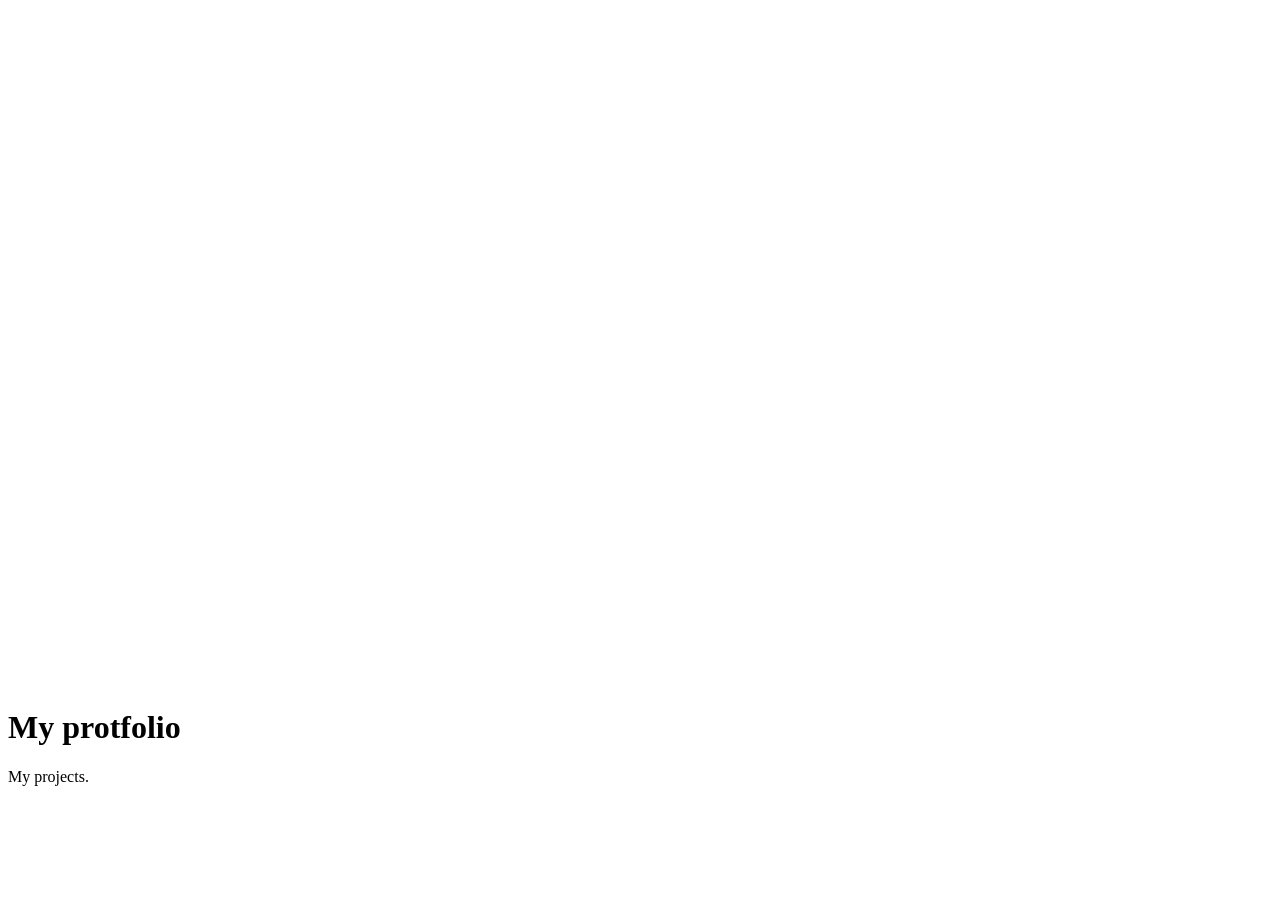
==== index.html @ 1d5cf28f "Add files via upload" ====
<!DOCTYPE html>
<html>
<head>
<title>Welcome to my Portfolio Website</title>
</head>
<body>
    <!-- wp:group {"align":"full","layout":{"type":"default"}} -->
<div class="wp-block-group alignfull"><!-- wp:cover {"url":"https://dotcompatterns.files.wordpress.com/2022/12/pexels-videos-2334654.mp4","id":9123,"dimRatio":10,"backgroundType":"video","minHeight":680,"contentPosition":"center center","isDark":false,"align":"full","style":{"spacing":{"padding":{"right":"var:preset|spacing|60","left":"var:preset|spacing|60"}}}} -->
    <div class="wp-block-cover alignfull is-light" style="padding-right:var(--wp--preset--spacing--60);padding-left:var(--wp--preset--spacing--60);min-height:680px"><span aria-hidden="true" class="wp-block-cover__background has-background-dim-10 has-background-dim"></span><video class="wp-block-cover__video-background intrinsic-ignore" autoplay muted loop playsinline src="https://dotcompatterns.files.wordpress.com/2022/12/pexels-videos-2334654.mp4" data-object-fit="cover"></video><div class="wp-block-cover__inner-container"><!-- wp:columns {"isStackedOnMobile":false} -->
    <div class="wp-block-columns is-not-stacked-on-mobile"><!-- wp:column {"verticalAlignment":"center"} -->
    <div class="wp-block-column is-vertically-aligned-center"><!-- wp:group {"layout":{"type":"flex"}} -->
    <div class="wp-block-group"><!-- wp:site-logo {"width":60} /-->
    
    <!-- wp:site-title /--></div>
    <!-- /wp:group --></div>
    <!-- /wp:column -->
    
    <!-- wp:column {"verticalAlignment":"center"} -->
    <div class="wp-block-column is-vertically-aligned-center"><!-- wp:navigation {"layout":{"type":"flex","setCascadingProperties":true,"justifyContent":"right"}} -->
    <!-- wp:navigation-link {"label":"About","url":"#","isTopLevelLink":true} /-->
    
    <!-- wp:navigation-link {"label":"Home","url":"#","isTopLevelLink":true} /-->
    
    <!-- wp:navigation-link {"label":"Contact","url":"#","isTopLevelLink":true} /-->
    <!-- /wp:navigation --></div>
    <!-- /wp:column --></div>
    <!-- /wp:columns -->
    
    <!-- wp:spacer {"height":"480px"} -->
    <div style="height:480px" aria-hidden="true" class="wp-block-spacer"></div>
    <!-- /wp:spacer --></div></div>
    <!-- /wp:cover --></div>
    <!-- /wp:group -->
<h1>My protfolio</h1>
<p>My projects.</p>
</body>
</html>
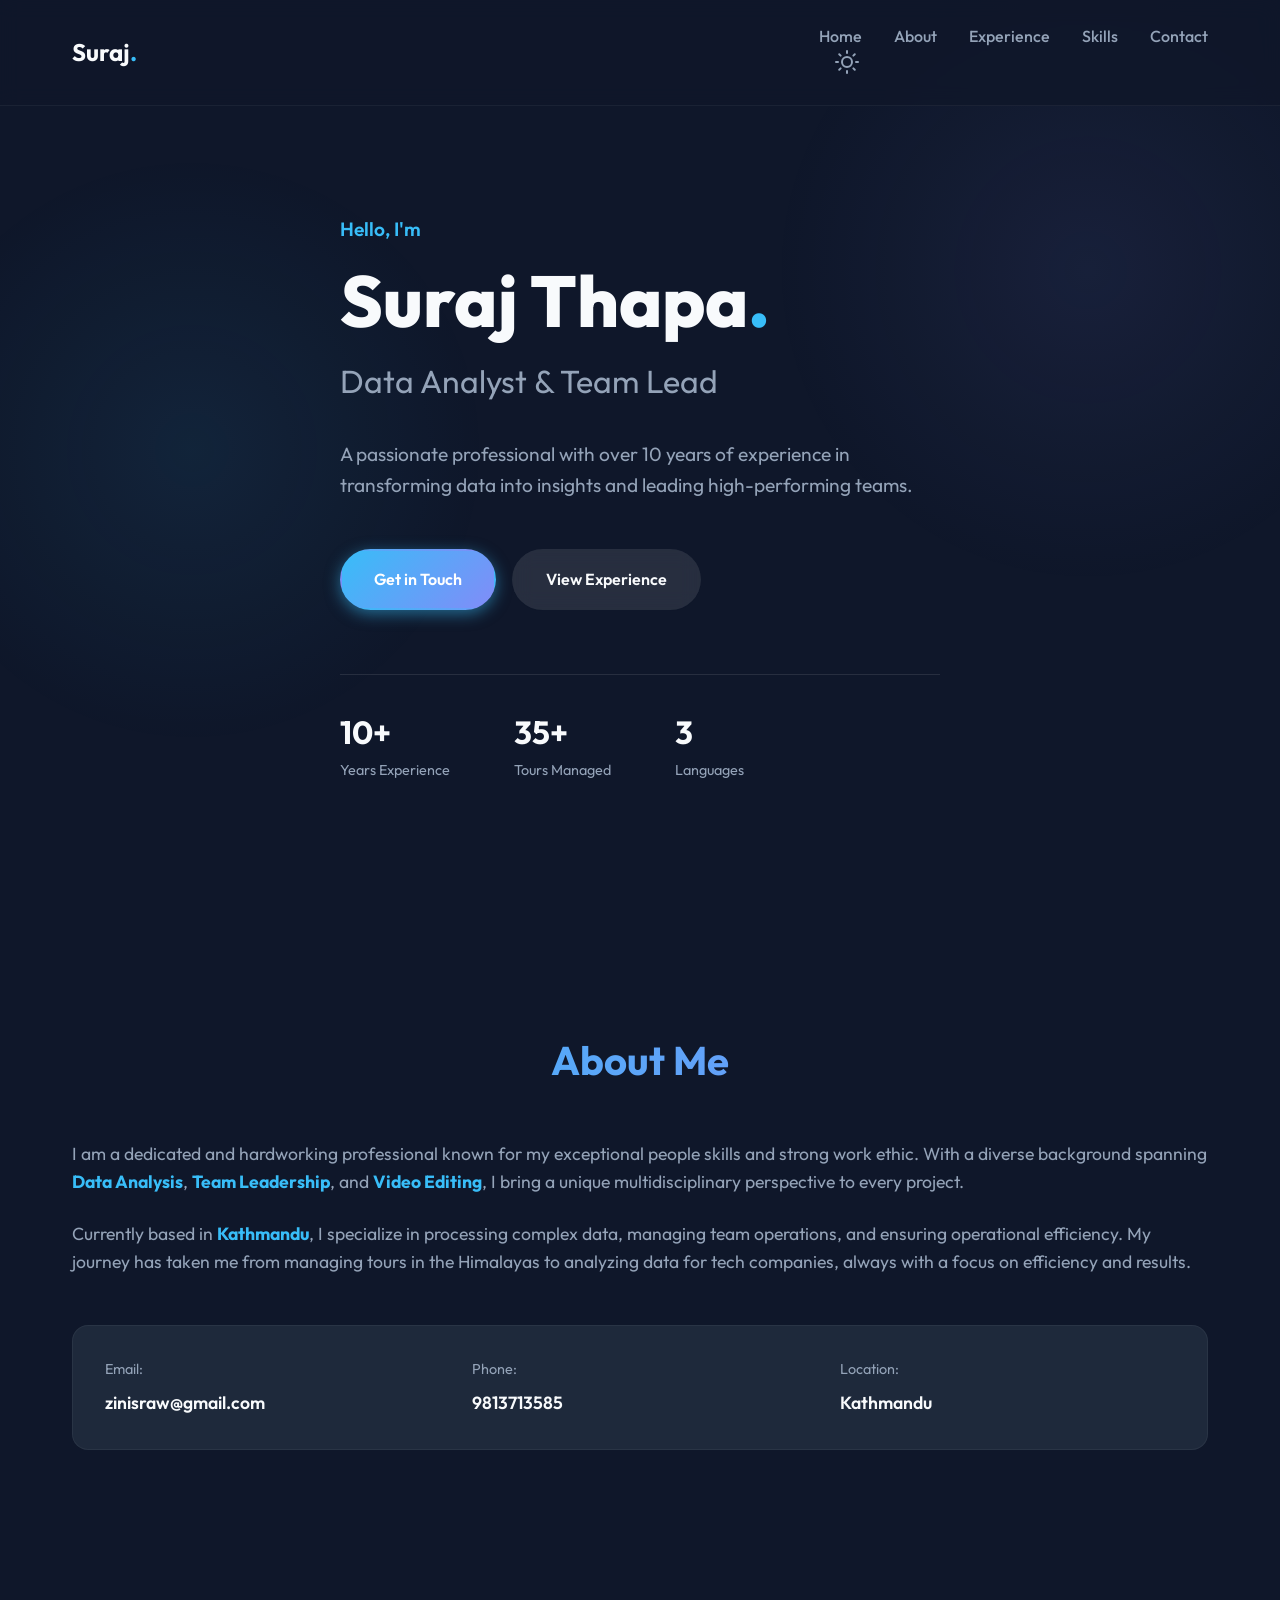
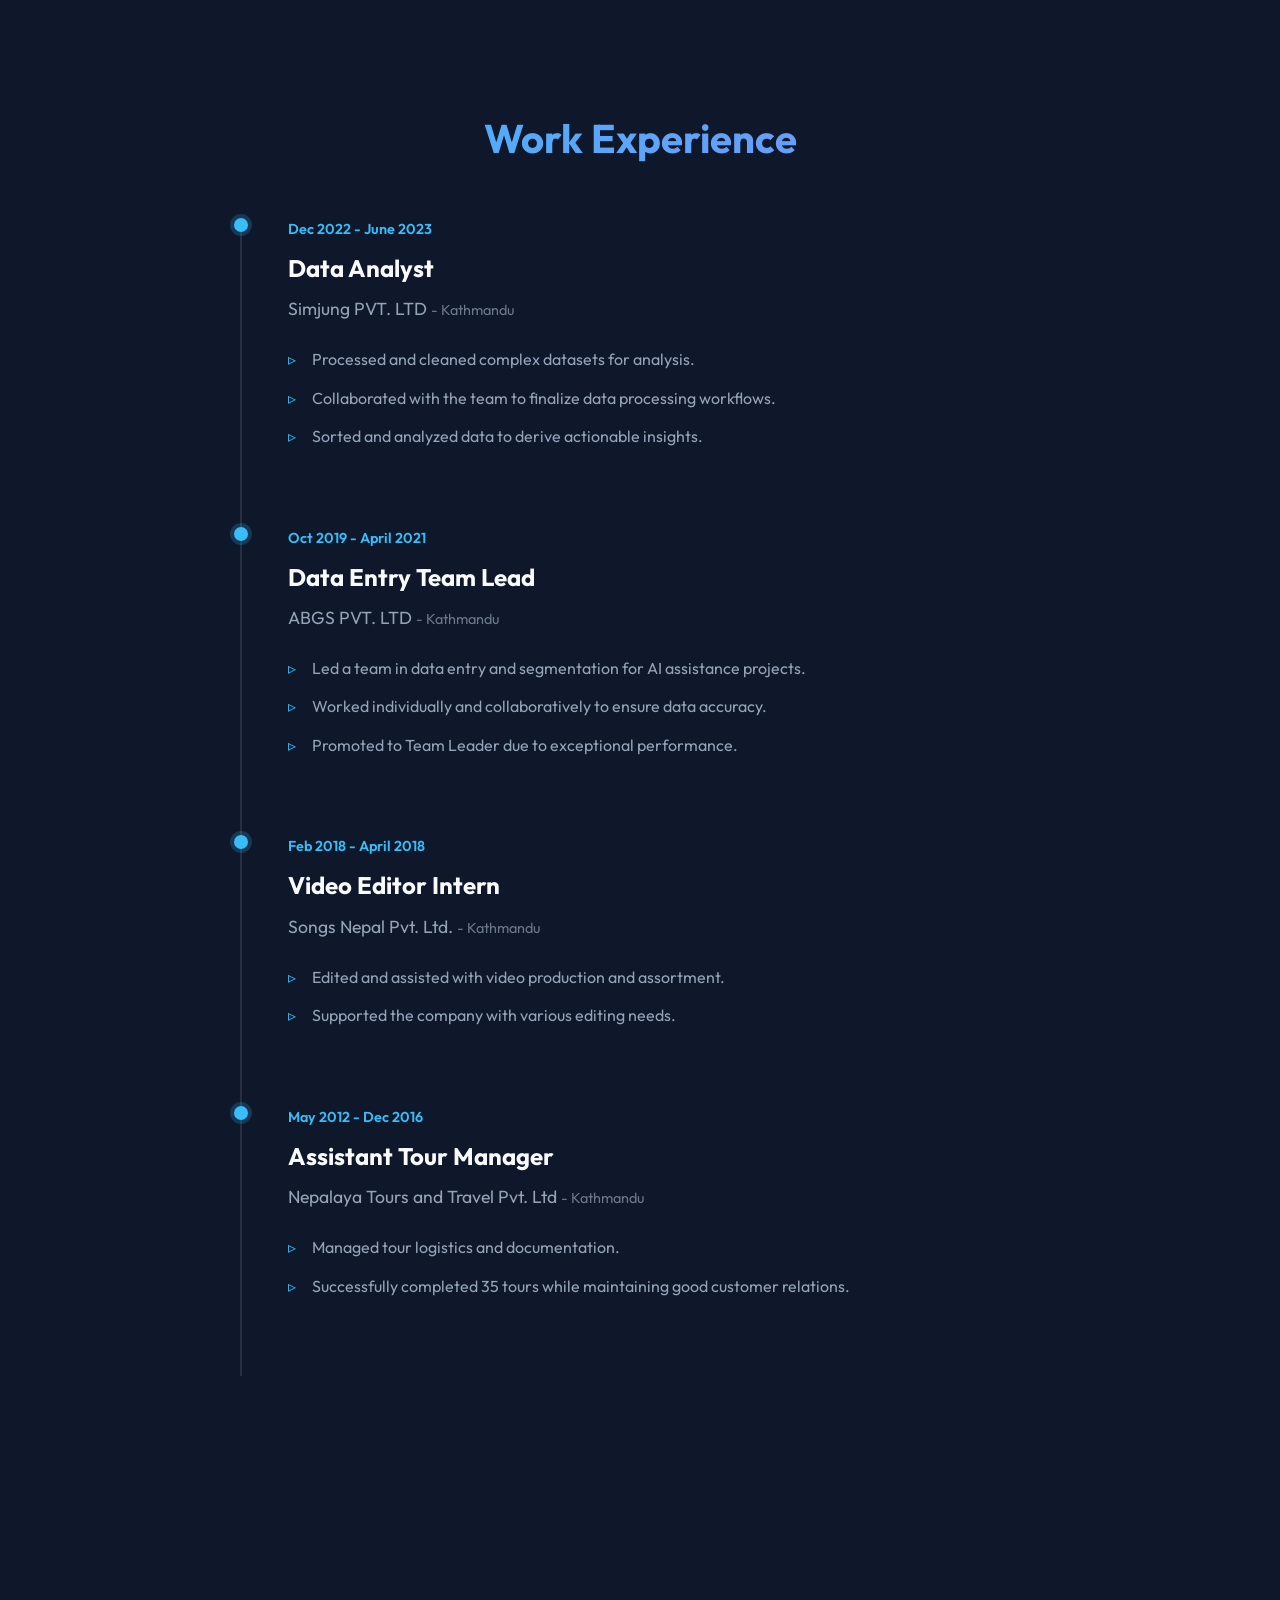
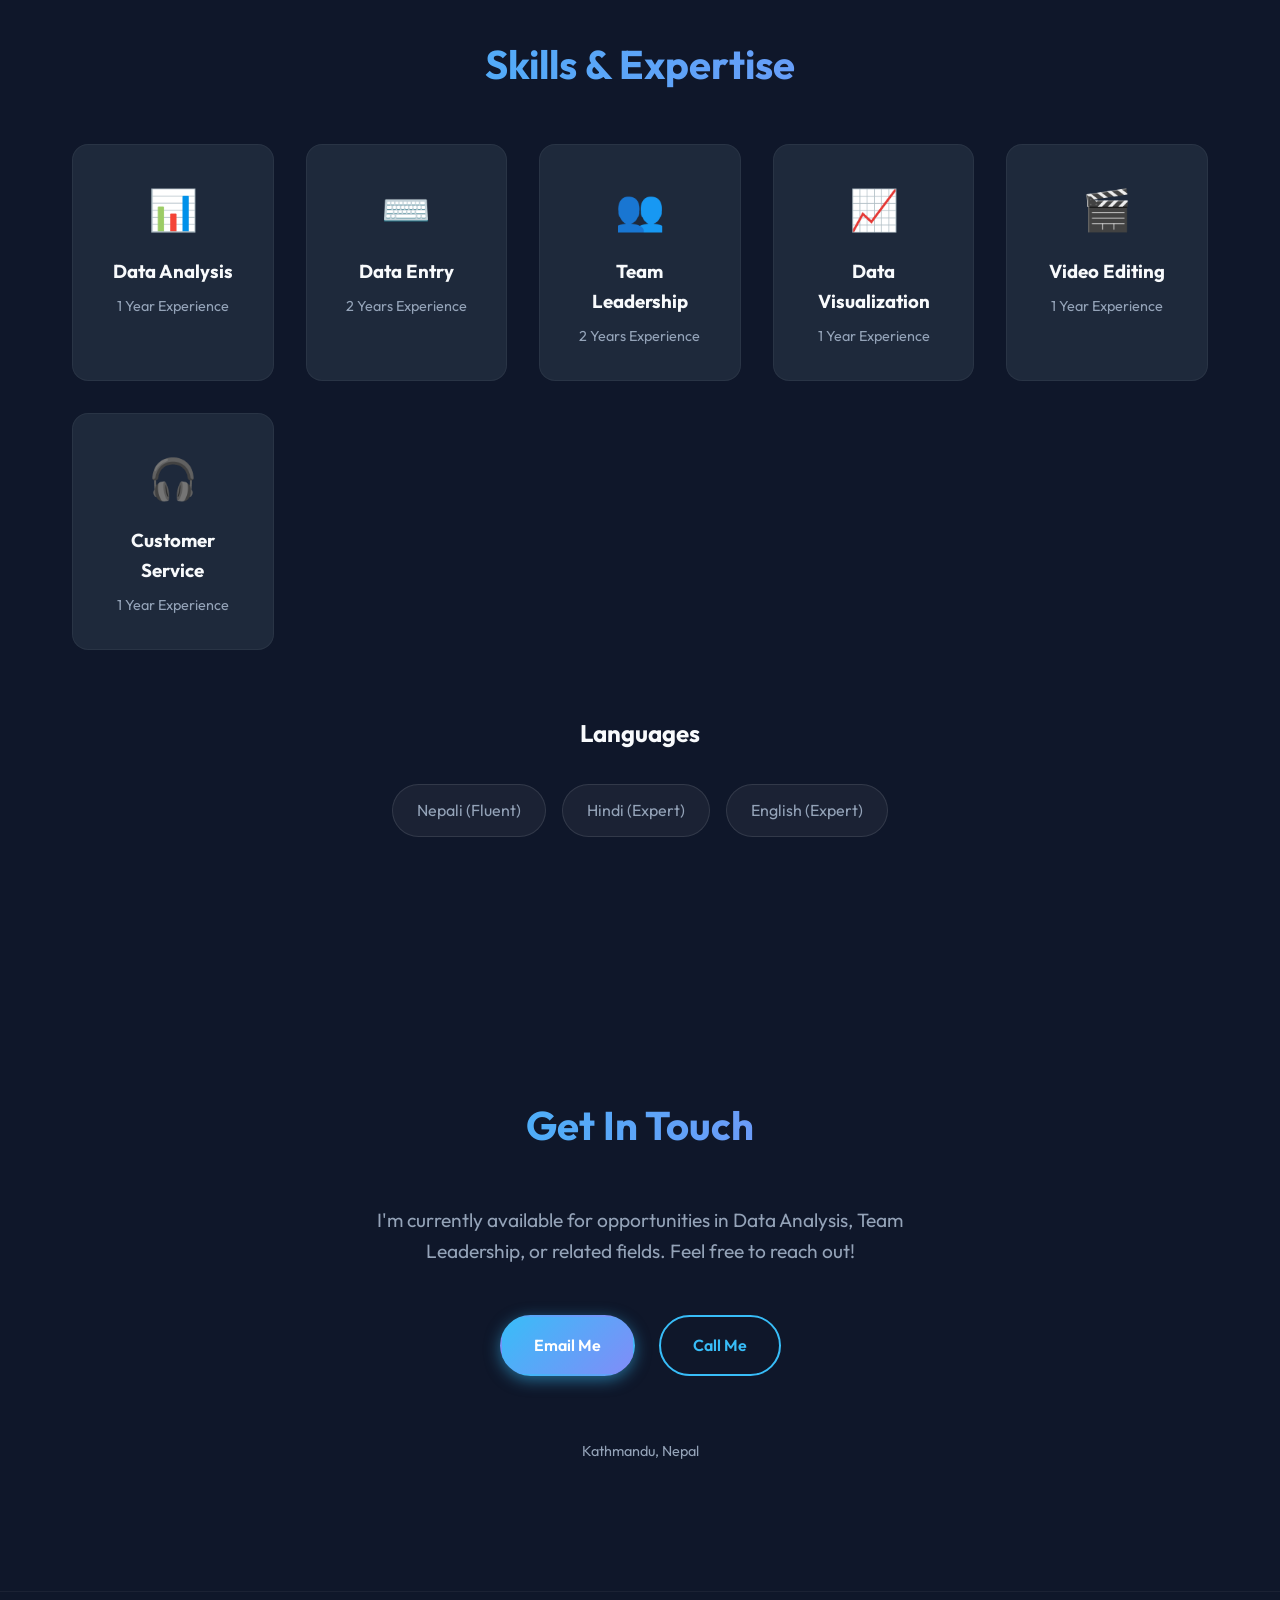
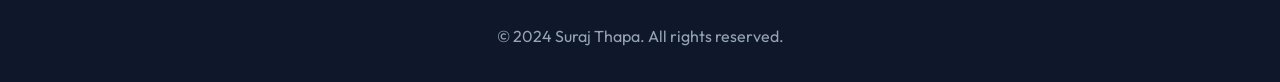
==== commit 40e94271: "Add files via upload" ====
--- a/index.html
+++ b/index.html
@@ -1,37 +1,255 @@
 <!DOCTYPE html>
-<html>
+<html lang="en">
+
 <head>
-<title>Welcome to my Portfolio Website</title>
+    <meta charset="UTF-8">
+    <meta name="viewport" content="width=device-width, initial-scale=1.0">
+    <title>Suraj Thapa | Data Analyst & Team Lead</title>
+    <meta name="description"
+        content="Portfolio of Suraj Thapa, a Data Analyst and Team Lead with over 10 years of experience.">
+    <link rel="preconnect" href="https://fonts.googleapis.com">
+    <link rel="preconnect" href="https://fonts.gstatic.com" crossorigin>
+    <link href="https://fonts.googleapis.com/css2?family=Outfit:wght@300;400;500;600;700;800&display=swap"
+        rel="stylesheet">
+    <link rel="stylesheet" href="style.css">
 </head>
+
 <body>
-    <!-- wp:group {"align":"full","layout":{"type":"default"}} -->
-<div class="wp-block-group alignfull"><!-- wp:cover {"url":"https://dotcompatterns.files.wordpress.com/2022/12/pexels-videos-2334654.mp4","id":9123,"dimRatio":10,"backgroundType":"video","minHeight":680,"contentPosition":"center center","isDark":false,"align":"full","style":{"spacing":{"padding":{"right":"var:preset|spacing|60","left":"var:preset|spacing|60"}}}} -->
-    <div class="wp-block-cover alignfull is-light" style="padding-right:var(--wp--preset--spacing--60);padding-left:var(--wp--preset--spacing--60);min-height:680px"><span aria-hidden="true" class="wp-block-cover__background has-background-dim-10 has-background-dim"></span><video class="wp-block-cover__video-background intrinsic-ignore" autoplay muted loop playsinline src="https://dotcompatterns.files.wordpress.com/2022/12/pexels-videos-2334654.mp4" data-object-fit="cover"></video><div class="wp-block-cover__inner-container"><!-- wp:columns {"isStackedOnMobile":false} -->
-    <div class="wp-block-columns is-not-stacked-on-mobile"><!-- wp:column {"verticalAlignment":"center"} -->
-    <div class="wp-block-column is-vertically-aligned-center"><!-- wp:group {"layout":{"type":"flex"}} -->
-    <div class="wp-block-group"><!-- wp:site-logo {"width":60} /-->
-    
-    <!-- wp:site-title /--></div>
-    <!-- /wp:group --></div>
-    <!-- /wp:column -->
-    
-    <!-- wp:column {"verticalAlignment":"center"} -->
-    <div class="wp-block-column is-vertically-aligned-center"><!-- wp:navigation {"layout":{"type":"flex","setCascadingProperties":true,"justifyContent":"right"}} -->
-    <!-- wp:navigation-link {"label":"About","url":"#","isTopLevelLink":true} /-->
-    
-    <!-- wp:navigation-link {"label":"Home","url":"#","isTopLevelLink":true} /-->
-    
-    <!-- wp:navigation-link {"label":"Contact","url":"#","isTopLevelLink":true} /-->
-    <!-- /wp:navigation --></div>
-    <!-- /wp:column --></div>
-    <!-- /wp:columns -->
-    
-    <!-- wp:spacer {"height":"480px"} -->
-    <div style="height:480px" aria-hidden="true" class="wp-block-spacer"></div>
-    <!-- /wp:spacer --></div></div>
-    <!-- /wp:cover --></div>
-    <!-- /wp:group -->
-<h1>My protfolio</h1>
-<p>My projects.</p>
+    <div class="background-gradient"></div>
+
+    <header class="header">
+        <div class="container header-container">
+            <a href="#" class="logo">Suraj<span class="accent">.</span></a>
+            <nav class="nav">
+                <ul class="nav-list">
+                    <li><a href="#home" class="nav-link">Home</a></li>
+                    <li><a href="#about" class="nav-link">About</a></li>
+                    <li><a href="#experience" class="nav-link">Experience</a></li>
+                    <li><a href="#skills" class="nav-link">Skills</a></li>
+                    <li><a href="#contact" class="nav-link">Contact</a></li>
+                </ul>
+                <button class="theme-toggle" aria-label="Toggle theme">
+                    <svg class="icon-sun" xmlns="http://www.w3.org/2000/svg" width="24" height="24" viewBox="0 0 24 24"
+                        fill="none" stroke="currentColor" stroke-width="2" stroke-linecap="round"
+                        stroke-linejoin="round">
+                        <circle cx="12" cy="12" r="5"></circle>
+                        <line x1="12" y1="1" x2="12" y2="3"></line>
+                        <line x1="12" y1="21" x2="12" y2="23"></line>
+                        <line x1="4.22" y1="4.22" x2="5.64" y2="5.64"></line>
+                        <line x1="18.36" y1="18.36" x2="19.78" y2="19.78"></line>
+                        <line x1="1" y1="12" x2="3" y2="12"></line>
+                        <line x1="21" y1="12" x2="23" y2="12"></line>
+                        <line x1="4.22" y1="19.78" x2="5.64" y2="18.36"></line>
+                        <line x1="18.36" y1="5.64" x2="19.78" y2="4.22"></line>
+                    </svg>
+                </button>
+                <button class="mobile-menu-btn" aria-label="Menu">
+                    <span class="bar"></span>
+                    <span class="bar"></span>
+                </button>
+            </nav>
+        </div>
+    </header>
+
+    <main>
+        <section id="home" class="hero">
+            <div class="container hero-content">
+                <p class="hero-greeting">Hello, I'm</p>
+                <h1 class="hero-title">Suraj Thapa<span class="accent">.</span></h1>
+                <h2 class="hero-subtitle">Data Analyst & Team Lead</h2>
+                <p class="hero-desc">A passionate professional with over 10 years of experience in transforming data
+                    into insights and leading high-performing teams.</p>
+                <div class="hero-cta">
+                    <a href="#contact" class="btn btn-primary">Get in Touch</a>
+                    <a href="#experience" class="btn btn-secondary">View Experience</a>
+                </div>
+                <div class="hero-stats">
+                    <div class="stat-item">
+                        <span class="stat-number">10+</span>
+                        <span class="stat-label">Years Experience</span>
+                    </div>
+                    <div class="stat-item">
+                        <span class="stat-number">35+</span>
+                        <span class="stat-label">Tours Managed</span>
+                    </div>
+                    <div class="stat-item">
+                        <span class="stat-number">3</span>
+                        <span class="stat-label">Languages</span>
+                    </div>
+                </div>
+            </div>
+        </section>
+
+        <section id="about" class="section about">
+            <div class="container about-container">
+                <div class="about-content">
+                    <h2 class="section-title">About Me</h2>
+                    <p class="about-text">
+                        I am a dedicated and hardworking professional known for my exceptional people skills and strong
+                        work ethic.
+                        With a diverse background spanning <strong>Data Analysis</strong>, <strong>Team
+                            Leadership</strong>, and <strong>Video Editing</strong>,
+                        I bring a unique multidisciplinary perspective to every project.
+                    </p>
+                    <p class="about-text">
+                        Currently based in <strong>Kathmandu</strong>, I specialize in processing complex data, managing
+                        team operations, and ensuring operational efficiency.
+                        My journey has taken me from managing tours in the Himalayas to analyzing data for tech
+                        companies, always with a focus on efficiency and results.
+                    </p>
+                    <div class="personal-info">
+                        <div class="info-item">
+                            <span class="info-label">Email:</span>
+                            <span class="info-value">zinisraw@gmail.com</span>
+                        </div>
+                        <div class="info-item">
+                            <span class="info-label">Phone:</span>
+                            <span class="info-value">9813713585</span>
+                        </div>
+                        <div class="info-item">
+                            <span class="info-label">Location:</span>
+                            <span class="info-value">Kathmandu</span>
+                        </div>
+                    </div>
+                </div>
+            </div>
+        </section>
+
+        <section id="experience" class="section experience">
+            <div class="container">
+                <h2 class="section-title">Work Experience</h2>
+                <div class="timeline">
+                    <!-- Job 1 -->
+                    <div class="timeline-item">
+                        <div class="timeline-date">Dec 2022 - June 2023</div>
+                        <div class="timeline-content">
+                            <h3 class="timeline-role">Data Analyst</h3>
+                            <h4 class="timeline-company">Simjung PVT. LTD <span class="location">- Kathmandu</span></h4>
+                            <ul class="timeline-tasks">
+                                <li>Processed and cleaned complex datasets for analysis.</li>
+                                <li>Collaborated with the team to finalize data processing workflows.</li>
+                                <li>Sorted and analyzed data to derive actionable insights.</li>
+                            </ul>
+                        </div>
+                    </div>
+                    <!-- Job 2 -->
+                    <div class="timeline-item">
+                        <div class="timeline-date">Oct 2019 - April 2021</div>
+                        <div class="timeline-content">
+                            <h3 class="timeline-role">Data Entry Team Lead</h3>
+                            <h4 class="timeline-company">ABGS PVT. LTD <span class="location">- Kathmandu</span></h4>
+                            <ul class="timeline-tasks">
+                                <li>Led a team in data entry and segmentation for AI assistance projects.</li>
+                                <li>Worked individually and collaboratively to ensure data accuracy.</li>
+                                <li>Promoted to Team Leader due to exceptional performance.</li>
+                            </ul>
+                        </div>
+                    </div>
+                    <!-- Job 4 -->
+                    <div class="timeline-item">
+                        <div class="timeline-date">Feb 2018 - April 2018</div>
+                        <div class="timeline-content">
+                            <h3 class="timeline-role">Video Editor Intern</h3>
+                            <h4 class="timeline-company">Songs Nepal Pvt. Ltd. <span class="location">- Kathmandu</span>
+                            </h4>
+                            <ul class="timeline-tasks">
+                                <li>Edited and assisted with video production and assortment.</li>
+                                <li>Supported the company with various editing needs.</li>
+                            </ul>
+                        </div>
+                    </div>
+                    <!-- Job 6 -->
+                    <div class="timeline-item">
+                        <div class="timeline-date">May 2012 - Dec 2016</div>
+                        <div class="timeline-content">
+                            <h3 class="timeline-role">Assistant Tour Manager</h3>
+                            <h4 class="timeline-company">Nepalaya Tours and Travel Pvt. Ltd <span class="location">-
+                                    Kathmandu</span></h4>
+                            <ul class="timeline-tasks">
+                                <li>Managed tour logistics and documentation.</li>
+                                <li>Successfully completed 35 tours while maintaining good customer relations.</li>
+                            </ul>
+                        </div>
+                    </div>
+                </div>
+            </div>
+        </section>
+
+        <section id="skills" class="section skills">
+            <div class="container">
+                <h2 class="section-title">Skills & Expertise</h2>
+                <div class="skills-grid">
+                    <div class="skill-card">
+                        <div class="skill-icon">📊</div>
+                        <h3 class="skill-name">Data Analysis</h3>
+                        <p class="skill-level">1 Year Experience</p>
+                    </div>
+                    <div class="skill-card">
+                        <div class="skill-icon">⌨️</div>
+                        <h3 class="skill-name">Data Entry</h3>
+                        <p class="skill-level">2 Years Experience</p>
+                    </div>
+                    <div class="skill-card">
+                        <div class="skill-icon">👥</div>
+                        <h3 class="skill-name">Team Leadership</h3>
+                        <p class="skill-level">2 Years Experience</p>
+                    </div>
+                    <div class="skill-card">
+                        <div class="skill-icon">📈</div>
+                        <h3 class="skill-name">Data Visualization</h3>
+                        <p class="skill-level">1 Year Experience</p>
+                    </div>
+                    <div class="skill-card">
+                        <div class="skill-icon">🎬</div>
+                        <h3 class="skill-name">Video Editing</h3>
+                        <p class="skill-level">1 Year Experience</p>
+                    </div>
+                    <div class="skill-card">
+                        <div class="skill-icon">🎧</div>
+                        <h3 class="skill-name">Customer Service</h3>
+                        <p class="skill-level">1 Year Experience</p>
+                    </div>
+                </div>
+
+                <div class="languages-section">
+                    <h3 class="subsection-title">Languages</h3>
+                    <div class="languages-list">
+                        <span class="language-tag">Nepali (Fluent)</span>
+                        <span class="language-tag">Hindi (Expert)</span>
+                        <span class="language-tag">English (Expert)</span>
+                    </div>
+                </div>
+            </div>
+        </section>
+
+        <section id="contact" class="section contact">
+            <div class="container">
+                <div class="contact-wrapper">
+                    <h2 class="section-title">Get In Touch</h2>
+                    <p class="contact-text">
+                        I'm currently available for opportunities in Data Analysis, Team Leadership, or related fields.
+                        Feel free to reach out!
+                    </p>
+                    <div class="contact-actions">
+                        <a href="mailto:zinisraw@gmail.com" class="btn btn-primary">Email Me</a>
+                        <a href="tel:9813713585" class="btn btn-outline">Call Me</a>
+                    </div>
+
+                    <div class="footer-info">
+                        <p>Kathmandu, Nepal</p>
+                    </div>
+                </div>
+            </div>
+        </section>
+    </main>
+
+    <footer class="footer">
+        <div class="container">
+            <p class="copyright">© 2024 Suraj Thapa. All rights reserved.</p>
+        </div>
+    </footer>
+
+    <script src="script.js"></script>
 </body>
+
 </html>
--- a/style.css
+++ b/style.css
@@ -0,0 +1,484 @@
+:root {
+    /* Colors */
+    --bg-primary: #0f172a;
+    --bg-secondary: #1e293b;
+    --text-primary: #f8fafc;
+    --text-secondary: #94a3b8;
+    --accent: #38bdf8;
+    --accent-glow: rgba(56, 189, 248, 0.5);
+    --gradient-1: #38bdf8;
+    --gradient-2: #818cf8;
+    
+    /* Spacing */
+    --container-padding: 2rem;
+    --section-spacing: 8rem;
+    
+    /* Transitions */
+    --transition: all 0.3s ease;
+}
+
+* {
+    margin: 0;
+    padding: 0;
+    box-sizing: border-box;
+}
+
+html {
+    scroll-behavior: smooth;
+}
+
+body {
+    font-family: 'Outfit', sans-serif;
+    background-color: var(--bg-primary);
+    color: var(--text-primary);
+    line-height: 1.6;
+    overflow-x: hidden;
+}
+
+/* Utilities */
+.container {
+    max-width: 1200px;
+    margin: 0 auto;
+    padding: 0 var(--container-padding);
+}
+
+.btn {
+    display: inline-block;
+    padding: 1rem 2rem;
+    border-radius: 50px;
+    font-weight: 600;
+    text-decoration: none;
+    transition: var(--transition);
+    cursor: pointer;
+    border: 2px solid transparent;
+}
+
+.btn-primary {
+    background: linear-gradient(135deg, var(--gradient-1), var(--gradient-2));
+    color: white;
+    box-shadow: 0 4px 15px var(--accent-glow);
+}
+
+.btn-primary:hover {
+    transform: translateY(-2px);
+    box-shadow: 0 8px 25px var(--accent-glow);
+}
+
+.btn-secondary {
+    background: rgba(255, 255, 255, 0.1);
+    color: var(--text-primary);
+    backdrop-filter: blur(10px);
+}
+
+.btn-secondary:hover {
+    background: rgba(255, 255, 255, 0.2);
+    transform: translateY(-2px);
+}
+
+.btn-outline {
+    border-color: var(--accent);
+    color: var(--accent);
+}
+
+.btn-outline:hover {
+    background: var(--accent);
+    color: white;
+}
+
+.section {
+    padding: var(--section-spacing) 0;
+}
+
+.section-title {
+    font-size: 2.5rem;
+    margin-bottom: 3rem;
+    text-align: center;
+    background: linear-gradient(to right, var(--gradient-1), var(--gradient-2));
+    -webkit-background-clip: text;
+    -webkit-text-fill-color: transparent;
+}
+
+.accent {
+    color: var(--accent);
+}
+
+/* Header */
+.header {
+    position: fixed;
+    top: 0;
+    left: 0;
+    width: 100%;
+    z-index: 1000;
+    padding: 1.5rem 0;
+    background: rgba(15, 23, 42, 0.8);
+    backdrop-filter: blur(10px);
+    border-bottom: 1px solid rgba(255, 255, 255, 0.05);
+}
+
+.header-container {
+    display: flex;
+    justify-content: space-between;
+    align-items: center;
+}
+
+.logo {
+    font-size: 1.5rem;
+    font-weight: 700;
+    color: var(--text-primary);
+    text-decoration: none;
+}
+
+.nav-list {
+    display: flex;
+    gap: 2rem;
+    list-style: none;
+}
+
+.nav-link {
+    color: var(--text-secondary);
+    text-decoration: none;
+    font-weight: 500;
+    transition: var(--transition);
+}
+
+.nav-link:hover {
+    color: var(--accent);
+}
+
+.mobile-menu-btn {
+    display: none;
+    background: none;
+    border: none;
+    cursor: pointer;
+}
+
+.theme-toggle {
+    background: none;
+    border: none;
+    color: var(--text-secondary);
+    cursor: pointer;
+    margin-left: 1rem;
+}
+
+/* Hero */
+.hero {
+    padding-top: 12rem;
+    padding-bottom: 6rem;
+    min-height: 100vh;
+    display: flex;
+    align-items: center;
+    position: relative;
+}
+
+.hero-content {
+    max-width: 800px;
+}
+
+.hero-greeting {
+    color: var(--accent);
+    font-weight: 600;
+    margin-bottom: 1rem;
+    font-size: 1.2rem;
+}
+
+.hero-title {
+    font-size: 4.5rem;
+    line-height: 1.1;
+    margin-bottom: 1rem;
+    font-weight: 800;
+}
+
+.hero-subtitle {
+    font-size: 2rem;
+    color: var(--text-secondary);
+    margin-bottom: 2rem;
+    font-weight: 400;
+}
+
+.hero-desc {
+    font-size: 1.2rem;
+    color: var(--text-secondary);
+    margin-bottom: 3rem;
+    max-width: 600px;
+}
+
+.hero-cta {
+    display: flex;
+    gap: 1rem;
+    margin-bottom: 4rem;
+}
+
+.hero-stats {
+    display: flex;
+    gap: 4rem;
+    padding-top: 2rem;
+    border-top: 1px solid rgba(255, 255, 255, 0.1);
+}
+
+.stat-item {
+    display: flex;
+    flex-direction: column;
+}
+
+.stat-number {
+    font-size: 2rem;
+    font-weight: 700;
+    color: var(--text-primary);
+}
+
+.stat-label {
+    font-size: 0.9rem;
+    color: var(--text-secondary);
+}
+
+/* About */
+.about-container {
+    display: grid;
+    gap: 4rem;
+}
+
+.about-text {
+    font-size: 1.1rem;
+    color: var(--text-secondary);
+    margin-bottom: 1.5rem;
+}
+
+.about-text strong {
+    color: var(--accent);
+}
+
+.personal-info {
+    display: grid;
+    grid-template-columns: repeat(auto-fit, minmax(200px, 1fr));
+    gap: 2rem;
+    margin-top: 3rem;
+    padding: 2rem;
+    background: var(--bg-secondary);
+    border-radius: 1rem;
+    border: 1px solid rgba(255, 255, 255, 0.05);
+}
+
+.info-label {
+    display: block;
+    font-size: 0.9rem;
+    color: var(--text-secondary);
+    margin-bottom: 0.5rem;
+}
+
+.info-value {
+    font-size: 1.1rem;
+    font-weight: 600;
+    color: var(--text-primary);
+}
+
+/* Experience Timeline */
+.timeline {
+    position: relative;
+    max-width: 800px;
+    margin: 0 auto;
+}
+
+.timeline::before {
+    content: '';
+    position: absolute;
+    left: 0;
+    top: 0;
+    height: 100%;
+    width: 2px;
+    background: rgba(255, 255, 255, 0.1);
+}
+
+.timeline-item {
+    position: relative;
+    padding-left: 3rem;
+    padding-bottom: 4rem;
+}
+
+.timeline-item::before {
+    content: '';
+    position: absolute;
+    left: -6px;
+    top: 0;
+    width: 14px;
+    height: 14px;
+    border-radius: 50%;
+    background: var(--accent);
+    box-shadow: 0 0 0 4px rgba(56, 189, 248, 0.2);
+}
+
+.timeline-date {
+    font-size: 0.9rem;
+    color: var(--accent);
+    margin-bottom: 0.5rem;
+    font-weight: 600;
+}
+
+.timeline-role {
+    font-size: 1.5rem;
+    margin-bottom: 0.5rem;
+}
+
+.timeline-company {
+    font-size: 1.1rem;
+    color: var(--text-secondary);
+    margin-bottom: 1.5rem;
+    font-weight: 400;
+}
+
+.location {
+    font-size: 0.9rem;
+    opacity: 0.7;
+}
+
+.timeline-tasks {
+    list-style: none;
+}
+
+.timeline-tasks li {
+    position: relative;
+    padding-left: 1.5rem;
+    margin-bottom: 0.8rem;
+    color: var(--text-secondary);
+}
+
+.timeline-tasks li::before {
+    content: '▹';
+    position: absolute;
+    left: 0;
+    color: var(--accent);
+}
+
+/* Skills */
+.skills-grid {
+    display: grid;
+    grid-template-columns: repeat(auto-fit, minmax(200px, 1fr));
+    gap: 2rem;
+    margin-bottom: 4rem;
+}
+
+.skill-card {
+    background: var(--bg-secondary);
+    padding: 2rem;
+    border-radius: 1rem;
+    text-align: center;
+    transition: var(--transition);
+    border: 1px solid rgba(255, 255, 255, 0.05);
+}
+
+.skill-card:hover {
+    transform: translateY(-5px);
+    border-color: var(--accent);
+}
+
+.skill-icon {
+    font-size: 2.5rem;
+    margin-bottom: 1rem;
+}
+
+.skill-name {
+    margin-bottom: 0.5rem;
+}
+
+.skill-level {
+    font-size: 0.9rem;
+    color: var(--text-secondary);
+}
+
+.subsection-title {
+    text-align: center;
+    margin-bottom: 2rem;
+    font-size: 1.5rem;
+}
+
+.languages-list {
+    display: flex;
+    justify-content: center;
+    gap: 1rem;
+    flex-wrap: wrap;
+}
+
+.language-tag {
+    padding: 0.8rem 1.5rem;
+    background: rgba(255, 255, 255, 0.05);
+    border-radius: 50px;
+    border: 1px solid rgba(255, 255, 255, 0.1);
+    color: var(--text-secondary);
+}
+
+/* Contact */
+.contact-wrapper {
+    text-align: center;
+    max-width: 600px;
+    margin: 0 auto;
+}
+
+.contact-text {
+    font-size: 1.2rem;
+    color: var(--text-secondary);
+    margin-bottom: 3rem;
+}
+
+.contact-actions {
+    display: flex;
+    justify-content: center;
+    gap: 1.5rem;
+    margin-bottom: 4rem;
+}
+
+.footer-info {
+    color: var(--text-secondary);
+    font-size: 0.9rem;
+}
+
+/* Footer */
+.footer {
+    padding: 2rem 0;
+    text-align: center;
+    border-top: 1px solid rgba(255, 255, 255, 0.05);
+    color: var(--text-secondary);
+}
+
+/* Background */
+.background-gradient {
+    position: fixed;
+    top: 0;
+    left: 0;
+    width: 100%;
+    height: 100%;
+    z-index: -1;
+    background: 
+        radial-gradient(circle at 15% 50%, rgba(56, 189, 248, 0.08), transparent 25%),
+        radial-gradient(circle at 85% 30%, rgba(129, 140, 248, 0.08), transparent 25%);
+}
+
+/* Responsive */
+@media (max-width: 768px) {
+    .hero-title {
+        font-size: 3rem;
+    }
+    
+    .hero-stats {
+        flex-direction: column;
+        gap: 2rem;
+    }
+    
+    .nav-list {
+        display: none;
+    }
+    
+    .mobile-menu-btn {
+        display: block;
+    }
+    
+    .timeline::before {
+        left: 20px;
+    }
+    
+    .timeline-item {
+        padding-left: 3rem;
+    }
+    
+    .timeline-item::before {
+        left: 14px;
+    }
+}
